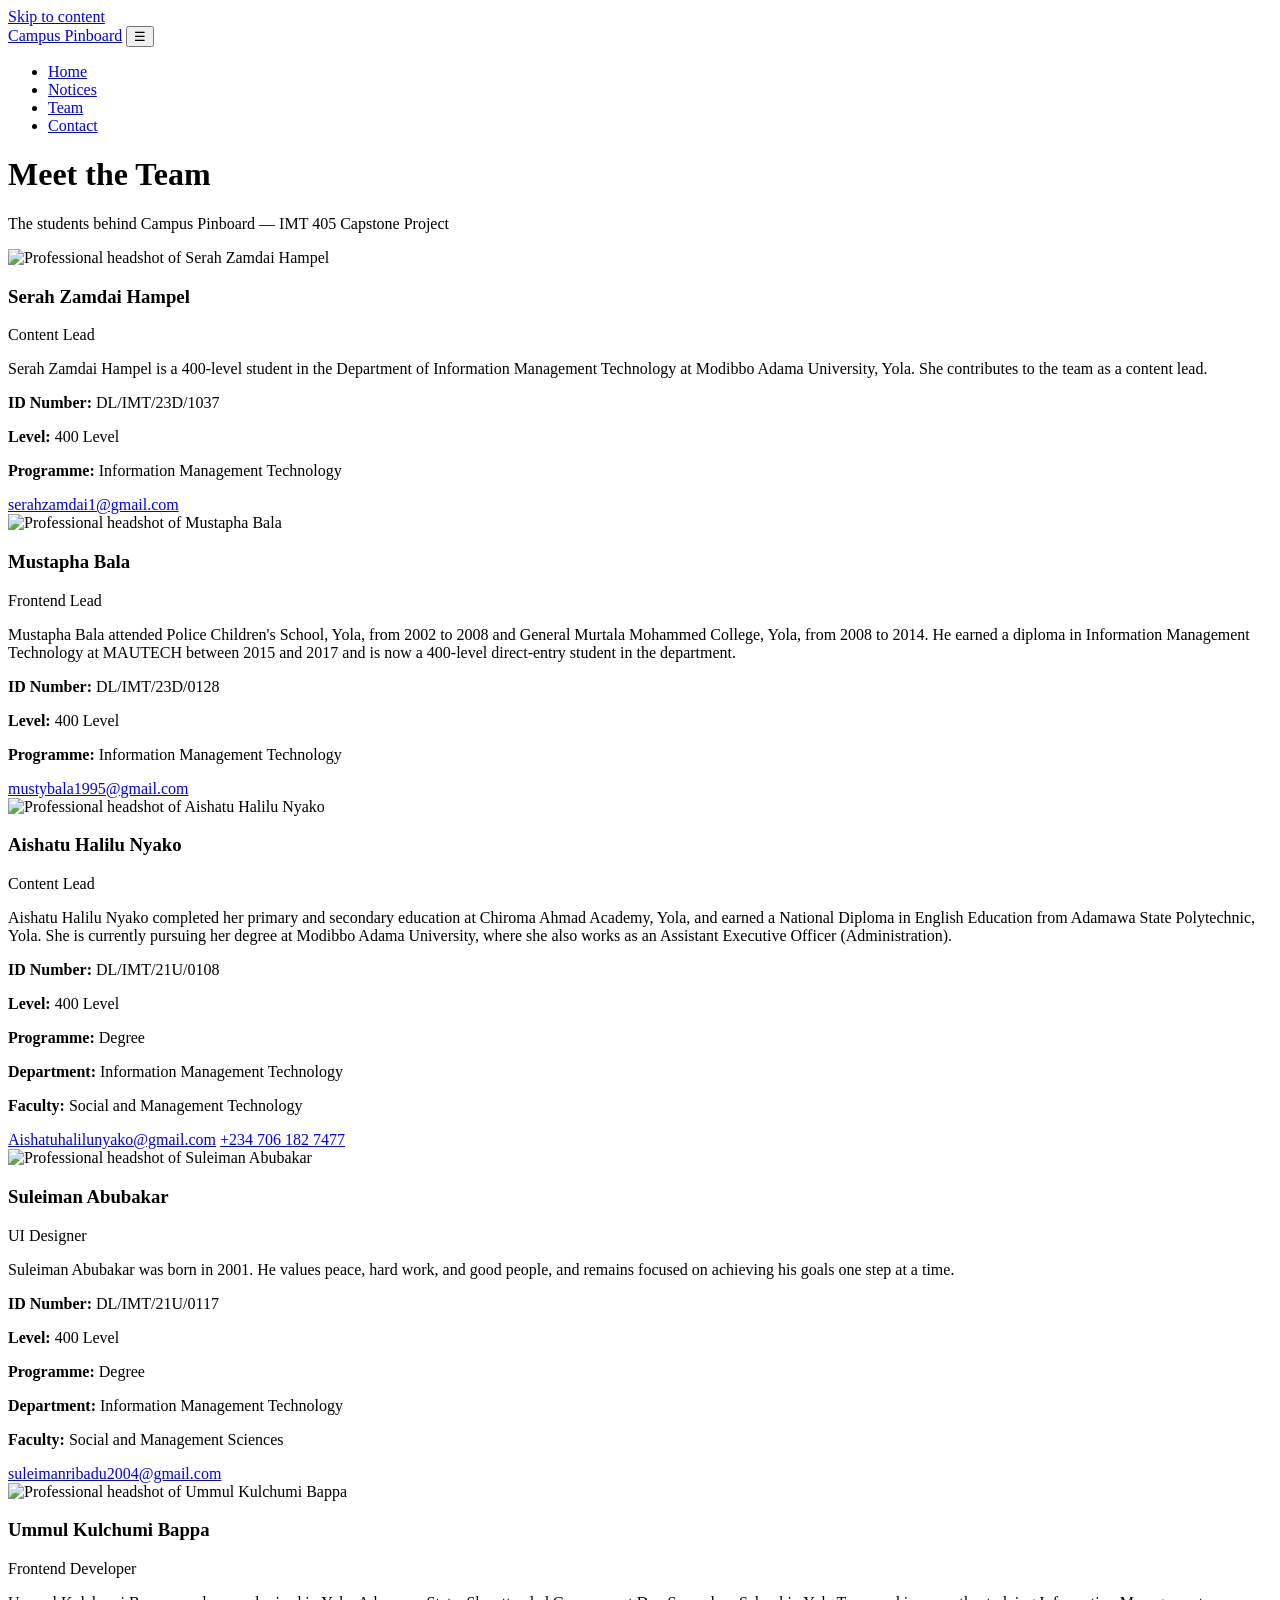
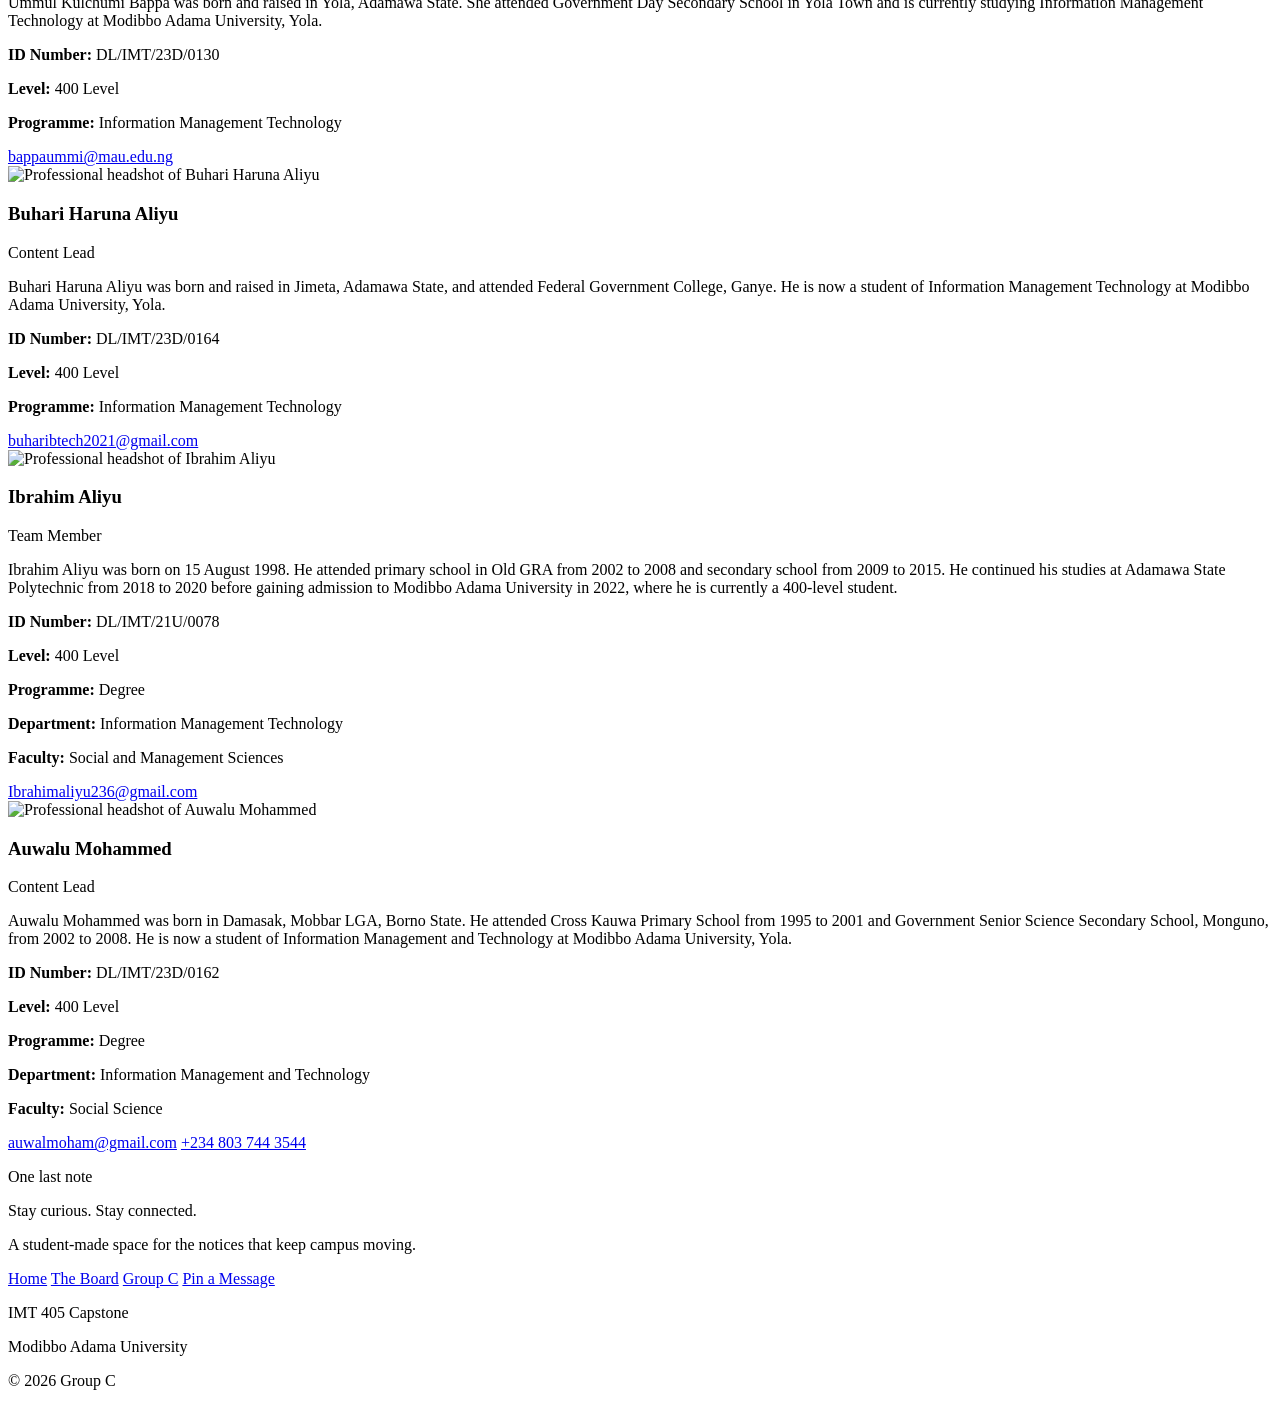
==== team.html @ c2e88457 "Add files via upload" ====
<!DOCTYPE html>
<html lang="en">
<head>
  <meta charset="UTF-8">
  <meta name="viewport" content="width=device-width, initial-scale=1.0">
  <title>Meet the Team — Campus Pinboard</title>
  <meta name="description" content="Meet the student team behind Campus Pinboard, IMT 405 capstone project.">
  <link rel="stylesheet" href="css/style.css">
</head>
<body>
  <a href="#main" class="skip-link">Skip to content</a>

  <header class="site-header">
    <nav class="nav">
      <a href="index.html" class="nav-brand"><span class="pin-dot"></span>Campus Pinboard</a>
      <button class="nav-toggle" aria-label="Open navigation" aria-expanded="false" id="navToggle">☰</button>
      <ul class="nav-links" id="navLinks">
        <li><a href="index.html">Home</a></li>
        <li><a href="notices.html">Notices</a></li>
        <li><a href="team.html" class="active">Team</a></li>
        <li><a href="contact.html">Contact</a></li>
      </ul>
    </nav>
  </header>

  <main id="main">
    <div class="page-hero">
      <h1>Meet the Team</h1>
      <p>The students behind Campus Pinboard — IMT 405 Capstone Project</p>
    </div>

    <div class="board">
      <div class="team-grid">

        <article class="team-card">
          <img src="images/serah.jpeg" alt="Professional headshot of Serah Zamdai Hampel">
          <h3>Serah Zamdai Hampel</h3>
          <p class="role">Content Lead</p>
          <p class="bio">Serah Zamdai Hampel is a 400-level student in the Department of Information Management Technology at Modibbo Adama University, Yola. She contributes to the team as a content lead.</p>
          <div class="details">
            <p><strong>ID Number:</strong> DL/IMT/23D/1037</p>
            <p><strong>Level:</strong> 400 Level</p>
            <p><strong>Programme:</strong> Information Management Technology</p>
          </div>
          <a href="mailto:serahzamdai1@gmail.com" class="contact-link">serahzamdai1@gmail.com</a>
        </article>

        <article class="team-card">
          <img src="images/mustapha.jpeg" alt="Professional headshot of Mustapha Bala">
          <h3>Mustapha Bala</h3>
          <p class="role">Frontend Lead</p>
          <p class="bio">Mustapha Bala attended Police Children's School, Yola, from 2002 to 2008 and General Murtala Mohammed College, Yola, from 2008 to 2014. He earned a diploma in Information Management Technology at MAUTECH between 2015 and 2017 and is now a 400-level direct-entry student in the department.</p>
          <div class="details">
            <p><strong>ID Number:</strong> DL/IMT/23D/0128</p>
            <p><strong>Level:</strong> 400 Level</p>
            <p><strong>Programme:</strong> Information Management Technology</p>
          </div>
          <a href="mailto:mustybala1995@gmail.com" class="contact-link">mustybala1995@gmail.com</a>
        </article>

        <article class="team-card">
          <img src="images/aisha.jpeg" alt="Professional headshot of Aishatu Halilu Nyako">
          <h3>Aishatu Halilu Nyako</h3>
          <p class="role">Content Lead</p>
          <p class="bio">Aishatu Halilu Nyako completed her primary and secondary education at Chiroma Ahmad Academy, Yola, and earned a National Diploma in English Education from Adamawa State Polytechnic, Yola. She is currently pursuing her degree at Modibbo Adama University, where she also works as an Assistant Executive Officer (Administration).</p>
          <div class="details">
            <p><strong>ID Number:</strong> DL/IMT/21U/0108</p>
            <p><strong>Level:</strong> 400 Level</p>
            <p><strong>Programme:</strong> Degree</p>
            <p><strong>Department:</strong> Information Management Technology</p>
            <p><strong>Faculty:</strong> Social and Management Technology</p>
          </div>
          <a href="mailto:Aishatuhalilunyako@gmail.com" class="contact-link">Aishatuhalilunyako@gmail.com</a>
          <a href="tel:+2347061827477" class="contact-link">+234 706 182 7477</a>
        </article>

        <article class="team-card">
          <img src="images/suleiman.jpeg" alt="Professional headshot of Suleiman Abubakar">
          <h3>Suleiman Abubakar</h3>
          <p class="role">UI Designer</p>
          <p class="bio">Suleiman Abubakar was born in 2001. He values peace, hard work, and good people, and remains focused on achieving his goals one step at a time.</p>
          <div class="details">
            <p><strong>ID Number:</strong> DL/IMT/21U/0117</p>
            <p><strong>Level:</strong> 400 Level</p>
            <p><strong>Programme:</strong> Degree</p>
            <p><strong>Department:</strong> Information Management Technology</p>
            <p><strong>Faculty:</strong> Social and Management Sciences</p>
          </div>
          <a href="mailto:suleimanribadu2004@gmail.com" class="contact-link">suleimanribadu2004@gmail.com</a>
        </article>

        <article class="team-card">
          <img src="images/ummulkulchumi.jpeg" alt="Professional headshot of Ummul Kulchumi Bappa">
          <h3>Ummul Kulchumi Bappa</h3>
          <p class="role">Frontend Developer</p>
          <p class="bio">Ummul Kulchumi Bappa was born and raised in Yola, Adamawa State. She attended Government Day Secondary School in Yola Town and is currently studying Information Management Technology at Modibbo Adama University, Yola.</p>
          <div class="details">
            <p><strong>ID Number:</strong> DL/IMT/23D/0130</p>
            <p><strong>Level:</strong> 400 Level</p>
            <p><strong>Programme:</strong> Information Management Technology</p>
          </div>
          <a href="mailto:bappaummi@mau.edu.ng" class="contact-link">bappaummi@mau.edu.ng</a>
        </article>

        <article class="team-card">
          <img src="images/buhari.jpeg" alt="Professional headshot of Buhari Haruna Aliyu">
          <h3>Buhari Haruna Aliyu</h3>
          <p class="role">Content Lead</p>
          <p class="bio">Buhari Haruna Aliyu was born and raised in Jimeta, Adamawa State, and attended Federal Government College, Ganye. He is now a student of Information Management Technology at Modibbo Adama University, Yola.</p>
          <div class="details">
            <p><strong>ID Number:</strong> DL/IMT/23D/0164</p>
            <p><strong>Level:</strong> 400 Level</p>
            <p><strong>Programme:</strong> Information Management Technology</p>
          </div>
          <a href="mailto:buharibtech2021@gmail.com" class="contact-link">buharibtech2021@gmail.com</a>
        </article>

        <article class="team-card">
          <img src="images/ibrahim.jpeg" alt="Professional headshot of Ibrahim Aliyu">
          <h3>Ibrahim Aliyu</h3>
          <p class="role">Team Member</p>
          <p class="bio">Ibrahim Aliyu was born on 15 August 1998. He attended primary school in Old GRA from 2002 to 2008 and secondary school from 2009 to 2015. He continued his studies at Adamawa State Polytechnic from 2018 to 2020 before gaining admission to Modibbo Adama University in 2022, where he is currently a 400-level student.</p>
          <div class="details">
            <p><strong>ID Number:</strong> DL/IMT/21U/0078</p>
            <p><strong>Level:</strong> 400 Level</p>
            <p><strong>Programme:</strong> Degree</p>
            <p><strong>Department:</strong> Information Management Technology</p>
            <p><strong>Faculty:</strong> Social and Management Sciences</p>
          </div>
          <a href="mailto:Ibrahimaliyu236@gmail.com" class="contact-link">Ibrahimaliyu236@gmail.com</a>
        </article>

        <article class="team-card">
          <img src="images/auwal-muhammed.jpeg" alt="Professional headshot of Auwalu Mohammed">
          <h3>Auwalu Mohammed</h3>
          <p class="role">Content Lead</p>
          <p class="bio">Auwalu Mohammed was born in Damasak, Mobbar LGA, Borno State. He attended Cross Kauwa Primary School from 1995 to 2001 and Government Senior Science Secondary School, Monguno, from 2002 to 2008. He is now a student of Information Management and Technology at Modibbo Adama University, Yola.</p>
          <div class="details">
            <p><strong>ID Number:</strong> DL/IMT/23D/0162</p>
            <p><strong>Level:</strong> 400 Level</p>
            <p><strong>Programme:</strong> Degree</p>
            <p><strong>Department:</strong> Information Management and Technology</p>
            <p><strong>Faculty:</strong> Social Science</p>
          </div>
          <a href="mailto:auwalmoham@gmail.com" class="contact-link">auwalmoham@gmail.com</a>
          <a href="tel:+2348037443544" class="contact-link">+234 803 744 3544</a>
        </article>

      </div>
    </div>
  </main>

  <footer class="site-footer">
    <div class="footer-note">
      <div class="footer-brand">
        <span class="footer-pin" aria-hidden="true"></span>
        <p class="footer-kicker">One last note</p>
        <p class="footer-title">Stay curious. Stay connected.</p>
        <p class="footer-copy">A student-made space for the notices that keep campus moving.</p>
      </div>
      <nav class="footer-links" aria-label="Footer navigation">
        <a href="index.html">Home</a>
        <a href="notices.html">The Board</a>
        <a href="team.html">Group C</a>
        <a href="contact.html">Pin a Message</a>
      </nav>
      <div class="footer-signoff">
        <p>IMT 405 Capstone</p>
        <p>Modibbo Adama University</p>
        <p class="footer-year">&copy; 2026 Group C</p>
      </div>
    </div>
  </footer>

  <script src="js/main.js"></script>
</body>
</html>
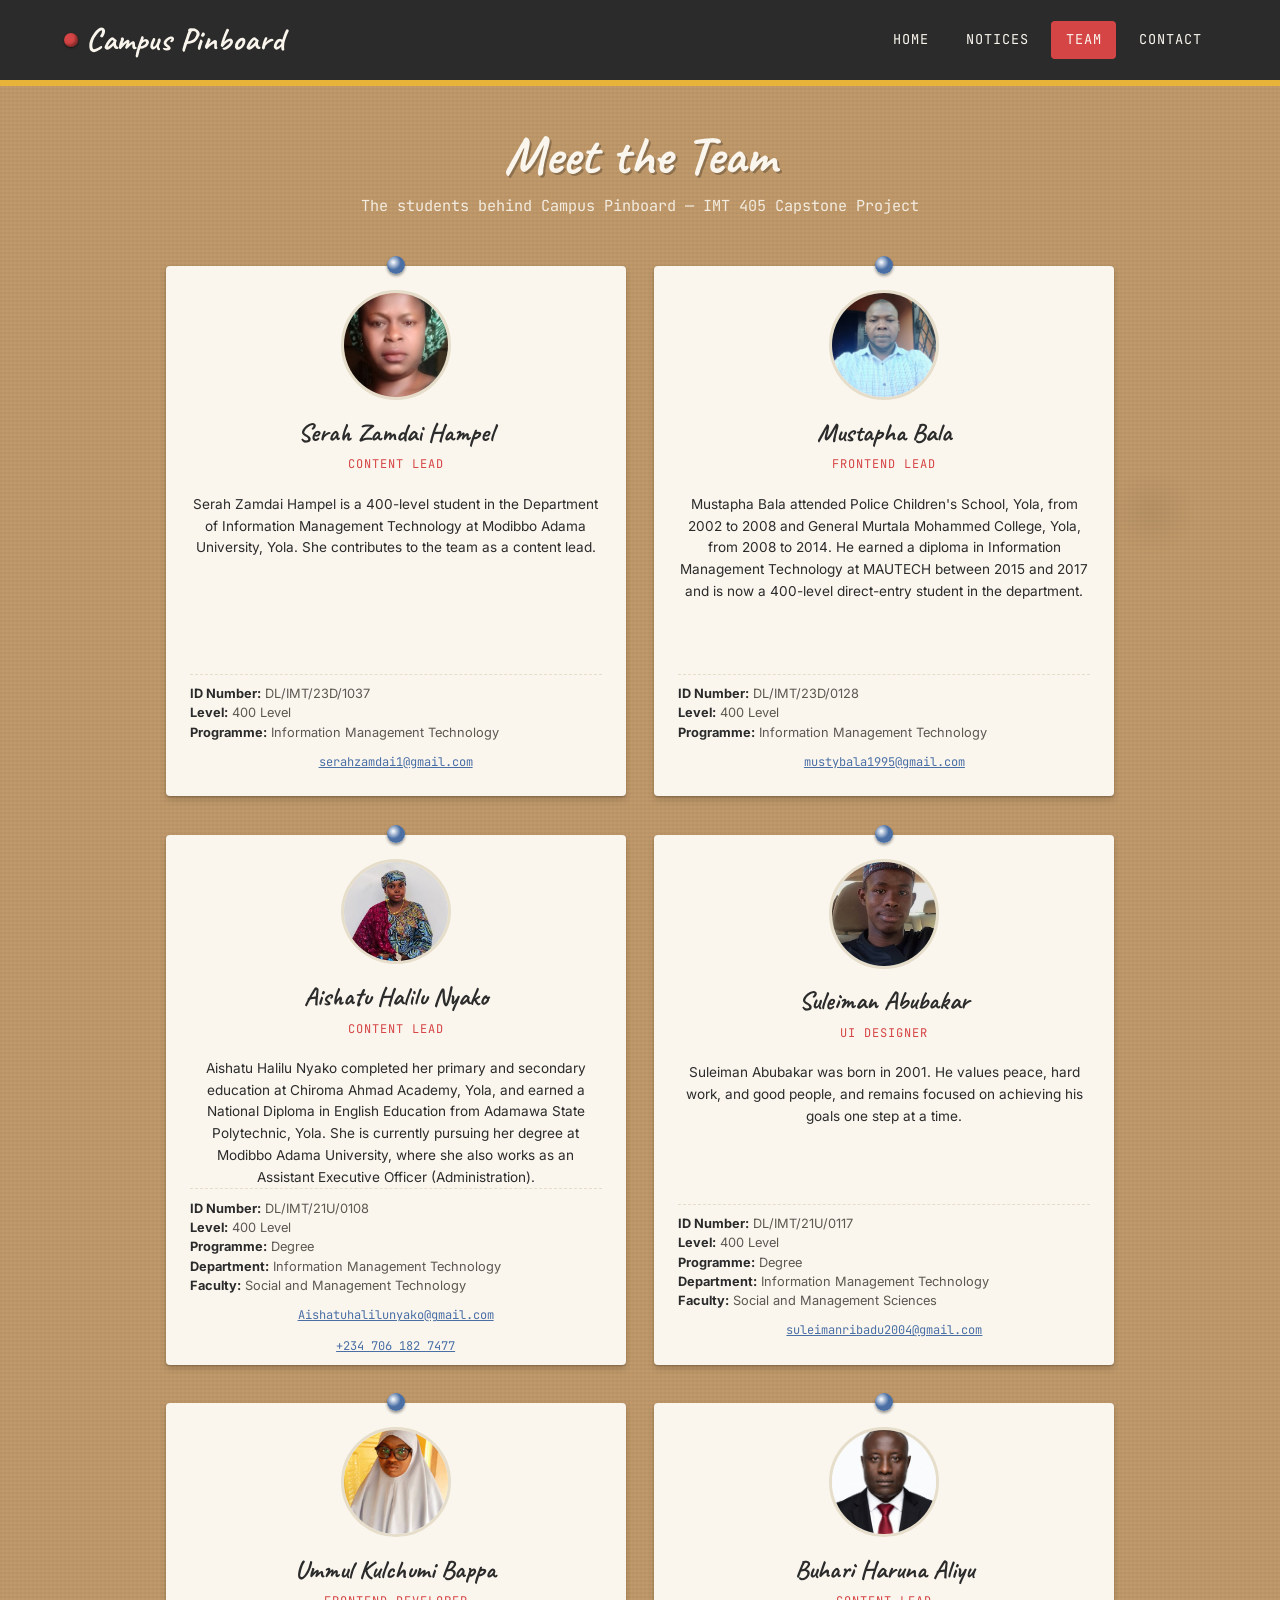
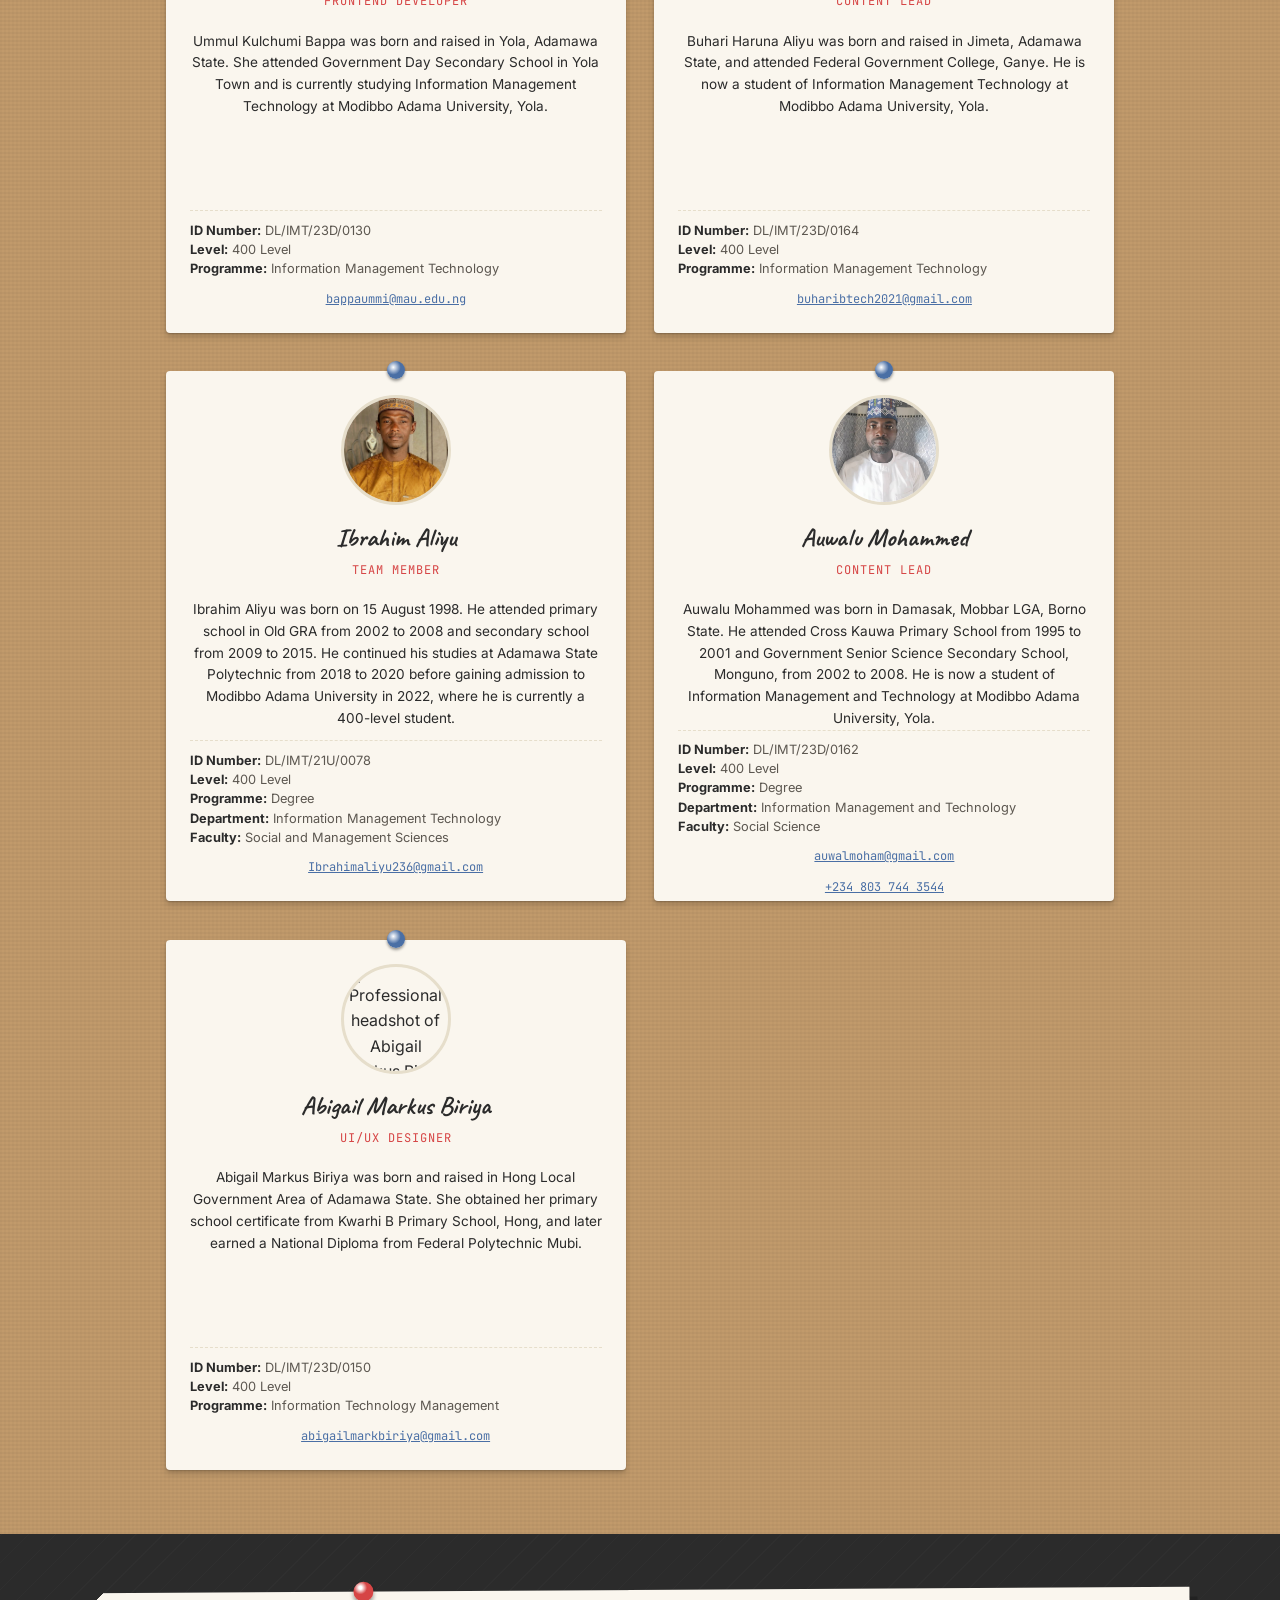
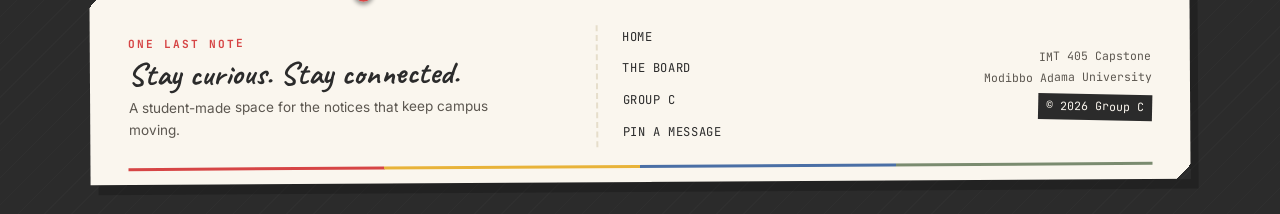
==== commit 5efa0aa7: "Update team.html" ====
--- a/team.html
+++ b/team.html
@@ -146,6 +146,19 @@
           <a href="tel:+2348037443544" class="contact-link">+234 803 744 3544</a>
         </article>
 
+        <article class="team-card">
+          <img src="images/abigal.jpeg" alt="Professional headshot of Abigail Markus Biriya">
+          <h3>Abigail Markus Biriya</h3>
+          <p class="role">UI/UX Designer</p>
+          <p class="bio">Abigail Markus Biriya was born and raised in Hong Local Government Area of Adamawa State. She obtained her primary school certificate from Kwarhi B Primary School, Hong, and later earned a National Diploma from Federal Polytechnic Mubi.</p>
+          <div class="details">
+            <p><strong>ID Number:</strong> DL/IMT/23D/0150</p>
+            <p><strong>Level:</strong> 400 Level</p>
+            <p><strong>Programme:</strong> Information Technology Management</p>
+          </div>
+          <a href="mailto:abigailmarkbiriya@gmail.com" class="contact-link">abigailmarkbiriya@gmail.com</a>
+        </article>
+
       </div>
     </div>
   </main>
--- a/css/style.css
+++ b/css/style.css
@@ -0,0 +1,926 @@
+/* ============================================
+   Campus Noticeboard — Shared Styles
+   ============================================ */
+
+@import url('https://fonts.googleapis.com/css2?family=Caveat:wght@500;600;700&family=Inter:wght@400;500;600;700&family=JetBrains+Mono:wght@400;500&display=swap');
+
+:root {
+  --cork: #C19A6B;
+  --cork-dark: #A87F54;
+  --paper: #FAF6EE;
+  --paper-shadow: #E6DECB;
+  --ink: #2B2B2B;
+  --ink-light: #5C5750;
+  --pin-red: #D64545;
+  --pin-blue: #4A6FA5;
+  --pin-yellow: #E8B339;
+  --pin-sage: #7A8B6F;
+
+  --font-display: 'Caveat', cursive;
+  --font-body: 'Inter', sans-serif;
+  --font-mono: 'JetBrains Mono', monospace;
+
+  --radius: 4px;
+}
+
+* {
+  margin: 0;
+  padding: 0;
+  box-sizing: border-box;
+}
+
+html {
+  scroll-behavior: smooth;
+}
+
+body {
+  font-family: var(--font-body);
+  color: var(--ink);
+  background-color: var(--cork);
+  background-image:
+    radial-gradient(circle at 20% 30%, rgba(0,0,0,0.06) 0, transparent 40px),
+    radial-gradient(circle at 70% 60%, rgba(0,0,0,0.05) 0, transparent 50px),
+    radial-gradient(circle at 40% 80%, rgba(0,0,0,0.05) 0, transparent 35px),
+    radial-gradient(circle at 90% 15%, rgba(0,0,0,0.05) 0, transparent 45px),
+    repeating-linear-gradient(0deg, rgba(0,0,0,0.03) 0 2px, transparent 2px 4px),
+    repeating-linear-gradient(90deg, rgba(0,0,0,0.02) 0 2px, transparent 2px 4px);
+  min-height: 100vh;
+  line-height: 1.6;
+}
+
+a {
+  color: inherit;
+  text-decoration: none;
+}
+
+img {
+  max-width: 100%;
+  display: block;
+}
+
+/* ---------- Skip link for accessibility ---------- */
+.skip-link {
+  position: absolute;
+  left: -999px;
+  top: 0;
+  background: var(--paper);
+  color: var(--ink);
+  padding: 0.5rem 1rem;
+  z-index: 1000;
+}
+.skip-link:focus {
+  left: 0;
+}
+
+/* ---------- Header / Navigation ---------- */
+.site-header {
+  background: var(--ink);
+  border-bottom: 6px solid var(--pin-yellow);
+  position: sticky;
+  top: 0;
+  z-index: 100;
+}
+
+.nav {
+  max-width: 1200px;
+  margin: 0 auto;
+  display: flex;
+  align-items: center;
+  justify-content: space-between;
+  padding: 0.9rem 1.5rem;
+}
+
+.nav-brand {
+  font-family: var(--font-display);
+  font-size: 2rem;
+  font-weight: 700;
+  color: var(--paper);
+  display: flex;
+  align-items: center;
+  gap: 0.5rem;
+  letter-spacing: 0.5px;
+}
+
+.nav-brand .pin-dot {
+  width: 14px;
+  height: 14px;
+  background: var(--pin-red);
+  border-radius: 50%;
+  box-shadow: inset -2px -2px 3px rgba(0,0,0,0.4), 0 1px 2px rgba(0,0,0,0.5);
+  display: inline-block;
+}
+
+.nav-links {
+  display: flex;
+  gap: 0.5rem;
+  list-style: none;
+  font-family: var(--font-mono);
+  font-size: 0.85rem;
+  text-transform: uppercase;
+  letter-spacing: 1px;
+}
+
+.nav-links a {
+  color: var(--paper);
+  padding: 0.5rem 0.9rem;
+  border-radius: var(--radius);
+  transition: background 0.2s ease, color 0.2s ease;
+  display: inline-block;
+}
+
+.nav-links a:hover,
+.nav-links a:focus-visible {
+  background: var(--pin-yellow);
+  color: var(--ink);
+  outline: none;
+}
+
+.nav-links a.active {
+  background: var(--pin-red);
+  color: var(--paper);
+}
+
+.nav-toggle {
+  display: none;
+  background: none;
+  border: 2px solid var(--paper);
+  color: var(--paper);
+  font-size: 1.3rem;
+  padding: 0.3rem 0.7rem;
+  border-radius: var(--radius);
+  cursor: pointer;
+}
+
+/* ---------- Page Header / Hero ---------- */
+.page-hero {
+  max-width: 1200px;
+  margin: 2.5rem auto 1rem;
+  padding: 0 1.5rem;
+  text-align: center;
+}
+
+.page-hero h1 {
+  font-family: var(--font-display);
+  font-size: 3.4rem;
+  color: var(--paper);
+  text-shadow: 2px 2px 0 rgba(0,0,0,0.25);
+  line-height: 1.1;
+}
+
+.page-hero p {
+  font-family: var(--font-mono);
+  color: var(--paper);
+  font-size: 0.95rem;
+  margin-top: 0.5rem;
+  opacity: 0.9;
+}
+
+/* ---------- Pinned Card (signature element) ---------- */
+.pin-card {
+  background: var(--paper);
+  border-radius: var(--radius);
+  padding: 1.6rem;
+  position: relative;
+  box-shadow:
+    0 4px 6px rgba(0,0,0,0.15),
+    0 1px 2px rgba(0,0,0,0.2);
+  transition: transform 0.25s ease, box-shadow 0.25s ease;
+}
+
+.pin-card:hover {
+  transform: translateY(-4px) rotate(0deg) !important;
+  box-shadow:
+    0 10px 20px rgba(0,0,0,0.2),
+    0 2px 4px rgba(0,0,0,0.2);
+  z-index: 5;
+}
+
+.pin-card::before {
+  content: '';
+  position: absolute;
+  top: -10px;
+  left: 50%;
+  transform: translateX(-50%);
+  width: 18px;
+  height: 18px;
+  border-radius: 50%;
+  background: radial-gradient(circle at 35% 35%, #fff 0%, var(--pin-color, var(--pin-red)) 45%, var(--pin-color, var(--pin-red)) 100%);
+  box-shadow: 0 2px 3px rgba(0,0,0,0.4);
+  border: 1px solid rgba(0,0,0,0.1);
+}
+
+.pin-card.rotate-1 { transform: rotate(-1.5deg); }
+.pin-card.rotate-2 { transform: rotate(1.2deg); }
+.pin-card.rotate-3 { transform: rotate(-0.8deg); }
+.pin-card.rotate-4 { transform: rotate(1.8deg); }
+.pin-card.rotate-5 { transform: rotate(-2.2deg); }
+
+.pin-card.pin-blue::before { background: radial-gradient(circle at 35% 35%, #fff 0%, var(--pin-blue) 45%, var(--pin-blue) 100%); }
+.pin-card.pin-yellow::before { background: radial-gradient(circle at 35% 35%, #fff 0%, var(--pin-yellow) 45%, var(--pin-yellow) 100%); }
+.pin-card.pin-sage::before { background: radial-gradient(circle at 35% 35%, #fff 0%, var(--pin-sage) 45%, var(--pin-sage) 100%); }
+.pin-card.pin-red::before { background: radial-gradient(circle at 35% 35%, #fff 0%, var(--pin-red) 45%, var(--pin-red) 100%); }
+
+.tag {
+  display: inline-block;
+  font-family: var(--font-mono);
+  font-size: 0.7rem;
+  text-transform: uppercase;
+  letter-spacing: 1px;
+  padding: 0.2rem 0.55rem;
+  border-radius: 2px;
+  color: var(--paper);
+  margin-bottom: 0.6rem;
+}
+
+.tag.event { background: var(--pin-blue); }
+.tag.academic { background: var(--pin-sage); }
+.tag.lost-found { background: var(--pin-yellow); color: var(--ink); }
+.tag.club { background: var(--pin-red); }
+.tag.urgent { background: var(--ink); }
+
+.pin-card h3 {
+  font-family: var(--font-display);
+  font-size: 1.6rem;
+  margin-bottom: 0.3rem;
+  line-height: 1.2;
+}
+
+.pin-card .meta {
+  font-family: var(--font-mono);
+  font-size: 0.75rem;
+  color: var(--ink-light);
+  margin-bottom: 0.6rem;
+}
+
+.pin-card p {
+  font-size: 0.95rem;
+  color: var(--ink);
+}
+
+/* ---------- Generic section/board ---------- */
+.board {
+  max-width: 1200px;
+  margin: 2rem auto 4rem;
+  padding: 0 1.5rem;
+}
+
+.board-grid {
+  display: grid;
+  grid-template-columns: repeat(auto-fill, minmax(260px, 1fr));
+  gap: 2.2rem 1.8rem;
+  padding-top: 1rem;
+}
+
+.section-title {
+  font-family: var(--font-display);
+  font-size: 2.2rem;
+  color: var(--paper);
+  text-align: center;
+  margin: 3rem 0 0.5rem;
+  text-shadow: 2px 2px 0 rgba(0,0,0,0.25);
+}
+
+.section-sub {
+  text-align: center;
+  font-family: var(--font-mono);
+  font-size: 0.85rem;
+  color: var(--paper);
+  opacity: 0.85;
+  margin-bottom: 0.5rem;
+}
+
+/* ---------- Buttons ---------- */
+.btn {
+  display: inline-block;
+  font-family: var(--font-mono);
+  font-size: 0.85rem;
+  text-transform: uppercase;
+  letter-spacing: 1px;
+  padding: 0.7rem 1.5rem;
+  border-radius: var(--radius);
+  border: 2px solid var(--ink);
+  background: var(--pin-yellow);
+  color: var(--ink);
+  cursor: pointer;
+  transition: transform 0.15s ease, background 0.2s ease;
+  font-weight: 600;
+}
+
+.btn:hover,
+.btn:focus-visible {
+  background: var(--paper);
+  transform: translateY(-2px);
+  outline: none;
+}
+
+.btn.btn-outline {
+  background: transparent;
+  color: var(--paper);
+  border-color: var(--paper);
+}
+
+.btn.btn-outline:hover {
+  background: var(--paper);
+  color: var(--ink);
+}
+
+/* ---------- Forms ---------- */
+.form-card {
+  background: var(--paper);
+  border-radius: var(--radius);
+  padding: 2rem;
+  max-width: 600px;
+  margin: 0 auto;
+  box-shadow: 0 6px 14px rgba(0,0,0,0.2);
+}
+
+.form-group {
+  margin-bottom: 1.2rem;
+}
+
+.form-group label {
+  display: block;
+  font-family: var(--font-mono);
+  font-size: 0.8rem;
+  text-transform: uppercase;
+  letter-spacing: 1px;
+  margin-bottom: 0.4rem;
+  color: var(--ink-light);
+}
+
+.form-group input,
+.form-group textarea,
+.form-group select {
+  width: 100%;
+  padding: 0.7rem 0.8rem;
+  border: 2px solid var(--paper-shadow);
+  border-radius: var(--radius);
+  font-family: var(--font-body);
+  font-size: 0.95rem;
+  background: #fff;
+  color: var(--ink);
+  transition: border-color 0.2s ease;
+}
+
+.form-group input:focus,
+.form-group textarea:focus,
+.form-group select:focus {
+  border-color: var(--pin-blue);
+  outline: none;
+}
+
+.form-group textarea {
+  resize: vertical;
+  min-height: 120px;
+}
+
+.form-status {
+  margin-top: 1rem;
+  font-family: var(--font-mono);
+  font-size: 0.85rem;
+  padding: 0.7rem;
+  border-radius: var(--radius);
+  display: none;
+}
+
+.form-status.success {
+  display: block;
+  background: var(--pin-sage);
+  color: #fff;
+}
+
+.form-status.error {
+  display: block;
+  background: var(--pin-red);
+  color: #fff;
+}
+
+/* ---------- Team / Profile cards ---------- */
+.team-grid {
+  display: grid;
+  grid-template-columns: repeat(2, minmax(0, 460px));
+  justify-content: center;
+  gap: 2.4rem 1.8rem;
+  padding-top: 1rem;
+}
+
+.team-card {
+  display: flex;
+  flex-direction: column;
+  height: 530px;
+  background: var(--paper);
+  border-radius: var(--radius);
+  padding: 1.5rem;
+  text-align: center;
+  box-shadow: 0 4px 6px rgba(0,0,0,0.15), 0 1px 2px rgba(0,0,0,0.2);
+  position: relative;
+}
+
+.team-card::before {
+  content: '';
+  position: absolute;
+  top: -10px;
+  left: 50%;
+  transform: translateX(-50%);
+  width: 18px;
+  height: 18px;
+  border-radius: 50%;
+  background: radial-gradient(circle at 35% 35%, #fff 0%, var(--pin-blue) 45%, var(--pin-blue) 100%);
+  box-shadow: 0 2px 3px rgba(0,0,0,0.4);
+}
+
+.team-card img,
+.team-card .profile-placeholder {
+  width: 110px;
+  height: 110px;
+  border-radius: 50%;
+  margin: 0 auto 0.8rem;
+  border: 3px solid var(--paper-shadow);
+}
+
+.team-card img {
+  object-fit: cover;
+}
+
+.team-card .profile-placeholder {
+  display: grid;
+  place-items: center;
+  background: var(--pin-blue);
+  color: var(--paper);
+  font-family: var(--font-display);
+  font-size: 2rem;
+  font-weight: 700;
+}
+
+.team-card h3 {
+  font-family: var(--font-display);
+  font-size: 1.6rem;
+  margin-bottom: 0.1rem;
+}
+
+.team-card .role {
+  font-family: var(--font-mono);
+  font-size: 0.75rem;
+  text-transform: uppercase;
+  letter-spacing: 1px;
+  color: var(--pin-red);
+  margin-bottom: 0.6rem;
+}
+
+.team-card .details {
+  font-size: 0.8rem;
+  color: var(--ink-light);
+  text-align: left;
+  border-top: 1px dashed var(--paper-shadow);
+  padding-top: 0.6rem;
+  margin-top: auto;
+  line-height: 1.5;
+}
+
+.team-card .details strong {
+  color: var(--ink);
+}
+
+.team-card .bio {
+  font-size: 0.85rem;
+  margin-top: 0.6rem;
+}
+
+.team-card .contact-link {
+  display: inline-block;
+  margin: 0.7rem 0.35rem 0;
+  font-family: var(--font-mono);
+  font-size: 0.75rem;
+  color: var(--pin-blue);
+  text-decoration: underline;
+}
+
+/* ---------- Search / filter bar ---------- */
+.filter-bar {
+  max-width: 1200px;
+  margin: 1.5rem auto 0;
+  padding: 0 1.5rem;
+  display: flex;
+  flex-wrap: wrap;
+  gap: 0.8rem;
+  justify-content: center;
+}
+
+.filter-bar input[type="search"] {
+  flex: 1 1 280px;
+  padding: 0.7rem 1rem;
+  border-radius: var(--radius);
+  border: 2px solid var(--cork-dark);
+  font-family: var(--font-body);
+  font-size: 0.95rem;
+  background: var(--paper);
+}
+
+.filter-bar input[type="search"]:focus {
+  outline: 3px solid var(--pin-yellow);
+}
+
+.filter-bar select {
+  padding: 0.7rem 1rem;
+  border-radius: var(--radius);
+  border: 2px solid var(--cork-dark);
+  font-family: var(--font-mono);
+  font-size: 0.85rem;
+  background: var(--paper);
+}
+
+.no-results {
+  text-align: center;
+  font-family: var(--font-mono);
+  color: var(--paper);
+  margin: 2rem 0;
+  display: none;
+}
+
+/* ---------- Footer ---------- */
+.site-footer {
+  background: var(--ink);
+  color: var(--paper);
+  padding: 3.5rem 1.5rem 2rem;
+  border-top: 0;
+  position: relative;
+  overflow: hidden;
+}
+
+.site-footer::before {
+  content: '';
+  position: absolute;
+  inset: 0;
+  opacity: 0.14;
+  background-image: repeating-linear-gradient(
+    -45deg,
+    transparent 0 18px,
+    rgba(255,255,255,0.12) 18px 19px
+  );
+}
+
+.footer-note {
+  max-width: 1100px;
+  margin: 0 auto;
+  padding: 2.2rem 2.4rem;
+  display: grid;
+  grid-template-columns: 1.5fr 0.8fr 1fr;
+  gap: 2rem;
+  align-items: center;
+  position: relative;
+  z-index: 1;
+  color: var(--ink);
+  background:
+    linear-gradient(135deg, transparent 10px, var(--paper) 0) top left,
+    linear-gradient(-45deg, transparent 10px, var(--paper) 0) bottom right;
+  background-size: 51% 100%;
+  background-repeat: no-repeat;
+  box-shadow: 8px 10px 0 rgba(0,0,0,0.22);
+  transform: rotate(-0.35deg);
+}
+
+.footer-note::after {
+  content: '';
+  position: absolute;
+  left: 2.4rem;
+  right: 2.4rem;
+  bottom: 0.85rem;
+  height: 3px;
+  background: linear-gradient(
+    90deg,
+    var(--pin-red) 0 25%,
+    var(--pin-yellow) 25% 50%,
+    var(--pin-blue) 50% 75%,
+    var(--pin-sage) 75%
+  );
+}
+
+.footer-pin {
+  width: 20px;
+  height: 20px;
+  position: absolute;
+  top: -10px;
+  left: 24%;
+  border-radius: 50%;
+  background: radial-gradient(circle at 35% 30%, #fff 0 8%, var(--pin-red) 35% 100%);
+  box-shadow: 0 3px 4px rgba(0,0,0,0.4);
+}
+
+.footer-kicker {
+  font-family: var(--font-mono);
+  color: var(--pin-red);
+  font-size: 0.7rem;
+  font-weight: 700;
+  letter-spacing: 2px;
+  text-transform: uppercase;
+}
+
+.footer-title {
+  font-family: var(--font-display);
+  font-size: 2rem;
+  font-weight: 700;
+  line-height: 1.1;
+  margin: 0.2rem 0 0.35rem;
+}
+
+.footer-copy {
+  color: var(--ink-light);
+  font-size: 0.85rem;
+  max-width: 390px;
+}
+
+.footer-links {
+  display: grid;
+  gap: 0.35rem;
+  padding-left: 1.5rem;
+  border-left: 2px dashed var(--paper-shadow);
+  font-family: var(--font-mono);
+  font-size: 0.76rem;
+  text-transform: uppercase;
+  letter-spacing: 0.6px;
+}
+
+.footer-links a {
+  width: fit-content;
+  padding: 0.15rem 0;
+  color: var(--ink);
+  border-bottom: 2px solid transparent;
+}
+
+.footer-links a:hover,
+.footer-links a:focus-visible {
+  color: var(--pin-red);
+  border-bottom-color: var(--pin-yellow);
+  outline: none;
+}
+
+.footer-signoff {
+  font-family: var(--font-mono);
+  font-size: 0.72rem;
+  line-height: 1.8;
+  color: var(--ink-light);
+  text-align: right;
+}
+
+.footer-year {
+  display: inline-block;
+  margin-top: 0.4rem;
+  padding: 0.15rem 0.5rem;
+  background: var(--ink);
+  color: var(--paper);
+  transform: rotate(1.5deg);
+}
+
+/* ---------- Hero feature on home page ---------- */
+.hero-feature {
+  max-width: 1200px;
+  margin: 0 auto 3rem;
+  padding: 0 1.5rem;
+  display: grid;
+  grid-template-columns: 1.1fr 0.9fr;
+  gap: 2rem;
+  align-items: center;
+}
+
+.hero-feature .pin-card {
+  margin: 0;
+}
+
+.hero-feature .intro h2 {
+  font-family: var(--font-display);
+  font-size: 2.6rem;
+  color: var(--paper);
+  margin-bottom: 0.8rem;
+  text-shadow: 2px 2px 0 rgba(0,0,0,0.25);
+}
+
+.hero-feature .intro p {
+  color: var(--paper);
+  font-size: 1rem;
+  margin-bottom: 1.5rem;
+  max-width: 480px;
+}
+
+.cta-row {
+  display: flex;
+  gap: 0.8rem;
+  flex-wrap: wrap;
+}
+
+/* ---------- Stats strip ---------- */
+.stats-strip {
+  max-width: 1200px;
+  margin: 0 auto 3rem;
+  padding: 0 1.5rem;
+  display: grid;
+  grid-template-columns: repeat(4, 1fr);
+  gap: 1.2rem;
+  text-align: center;
+}
+
+.stat-box {
+  background: rgba(250,246,238,0.92);
+  border-radius: var(--radius);
+  padding: 1.2rem 0.6rem;
+  box-shadow: 0 3px 6px rgba(0,0,0,0.12);
+}
+
+.stat-box .num {
+  font-family: var(--font-display);
+  font-size: 2.4rem;
+  color: var(--pin-red);
+  line-height: 1;
+}
+
+.stat-box .label {
+  font-family: var(--font-mono);
+  font-size: 0.7rem;
+  text-transform: uppercase;
+  letter-spacing: 1px;
+  color: var(--ink-light);
+}
+
+/* ---------- Calculator (interactive feature) ---------- */
+.calculator-layout {
+  display: grid;
+  grid-template-columns: minmax(0, 0.9fr) minmax(0, 1.1fr);
+  gap: 1.5rem;
+  align-items: stretch;
+}
+
+.calculator-layout .form-card {
+  max-width: none;
+  width: 100%;
+}
+
+.calc-explanation {
+  background: var(--paper);
+  border-radius: var(--radius);
+  padding: 2rem;
+  box-shadow: 0 6px 14px rgba(0,0,0,0.2);
+}
+
+.calc-explanation h3 {
+  font-family: var(--font-display);
+  font-size: 1.8rem;
+  margin-bottom: 0.7rem;
+}
+
+.calc-explanation p {
+  font-size: 0.9rem;
+  margin-top: 0.8rem;
+}
+
+.calc-explanation .calc-formula {
+  padding: 0.8rem;
+  background: var(--paper-shadow);
+  border-left: 4px solid var(--pin-sage);
+  font-family: var(--font-mono);
+  font-size: 0.82rem;
+}
+
+.calc-explanation .calc-note {
+  color: var(--ink-light);
+  font-size: 0.8rem;
+}
+
+.calc-grid {
+  display: grid;
+  grid-template-columns: 1fr 1fr;
+  gap: 1rem;
+}
+
+.calc-result {
+  margin-top: 1.2rem;
+  padding: 1rem;
+  background: var(--paper-shadow);
+  border-radius: var(--radius);
+  font-family: var(--font-mono);
+  font-size: 0.95rem;
+  text-align: center;
+}
+
+.calc-result strong {
+  font-size: 1.4rem;
+  color: var(--pin-red);
+  display: block;
+  margin-top: 0.3rem;
+}
+
+/* ---------- Responsive ---------- */
+@media (max-width: 800px) {
+  .nav-toggle {
+    display: inline-block;
+    position: relative;
+    z-index: 102;
+    width: 44px;
+    height: 40px;
+    line-height: 1;
+  }
+
+  .nav-links {
+    display: flex;
+    flex-direction: column;
+    gap: 0.8rem;
+    width: min(82vw, 320px);
+    height: 100vh;
+    position: fixed;
+    top: 0;
+    left: 0;
+    background: var(--ink);
+    padding: 5.5rem 1.5rem 2rem;
+    box-shadow: 8px 0 20px rgba(0,0,0,0.3);
+    transform: translateX(-105%);
+    visibility: hidden;
+    transition: transform 0.3s ease, visibility 0.3s ease;
+    z-index: 101;
+  }
+
+  .nav-links.open {
+    transform: translateX(0);
+    visibility: visible;
+  }
+
+  .nav-links a {
+    display: block;
+    padding: 0.8rem 0.9rem;
+  }
+
+  .nav {
+    flex-wrap: wrap;
+    position: relative;
+  }
+
+  .page-hero h1 {
+    font-size: 2.4rem;
+  }
+
+  .hero-feature {
+    grid-template-columns: 1fr;
+  }
+
+  .stats-strip {
+    grid-template-columns: repeat(2, 1fr);
+  }
+
+  .calc-grid {
+    grid-template-columns: 1fr;
+  }
+
+  .calculator-layout {
+    grid-template-columns: 1fr;
+  }
+
+  .team-grid {
+    grid-template-columns: 1fr;
+  }
+
+  .team-card {
+    height: auto;
+    min-height: 0;
+  }
+
+  .team-card .details {
+    margin-top: 1rem;
+  }
+
+  .footer-note {
+    grid-template-columns: 1fr;
+    gap: 1.2rem;
+    padding: 2rem 1.5rem;
+    transform: none;
+  }
+
+  .footer-links {
+    grid-template-columns: repeat(2, 1fr);
+    padding: 1rem 0;
+    border-left: 0;
+    border-top: 2px dashed var(--paper-shadow);
+    border-bottom: 2px dashed var(--paper-shadow);
+  }
+
+  .footer-signoff {
+    text-align: left;
+  }
+}
+
+@media (max-width: 480px) {
+  .stats-strip {
+    grid-template-columns: 1fr 1fr;
+  }
+  .page-hero h1 {
+    font-size: 2rem;
+  }
+}
+
+/* ---------- Reduced motion ---------- */
+@media (prefers-reduced-motion: reduce) {
+  * {
+    transition: none !important;
+    animation: none !important;
+  }
+  html {
+    scroll-behavior: auto;
+  }
+}
+
